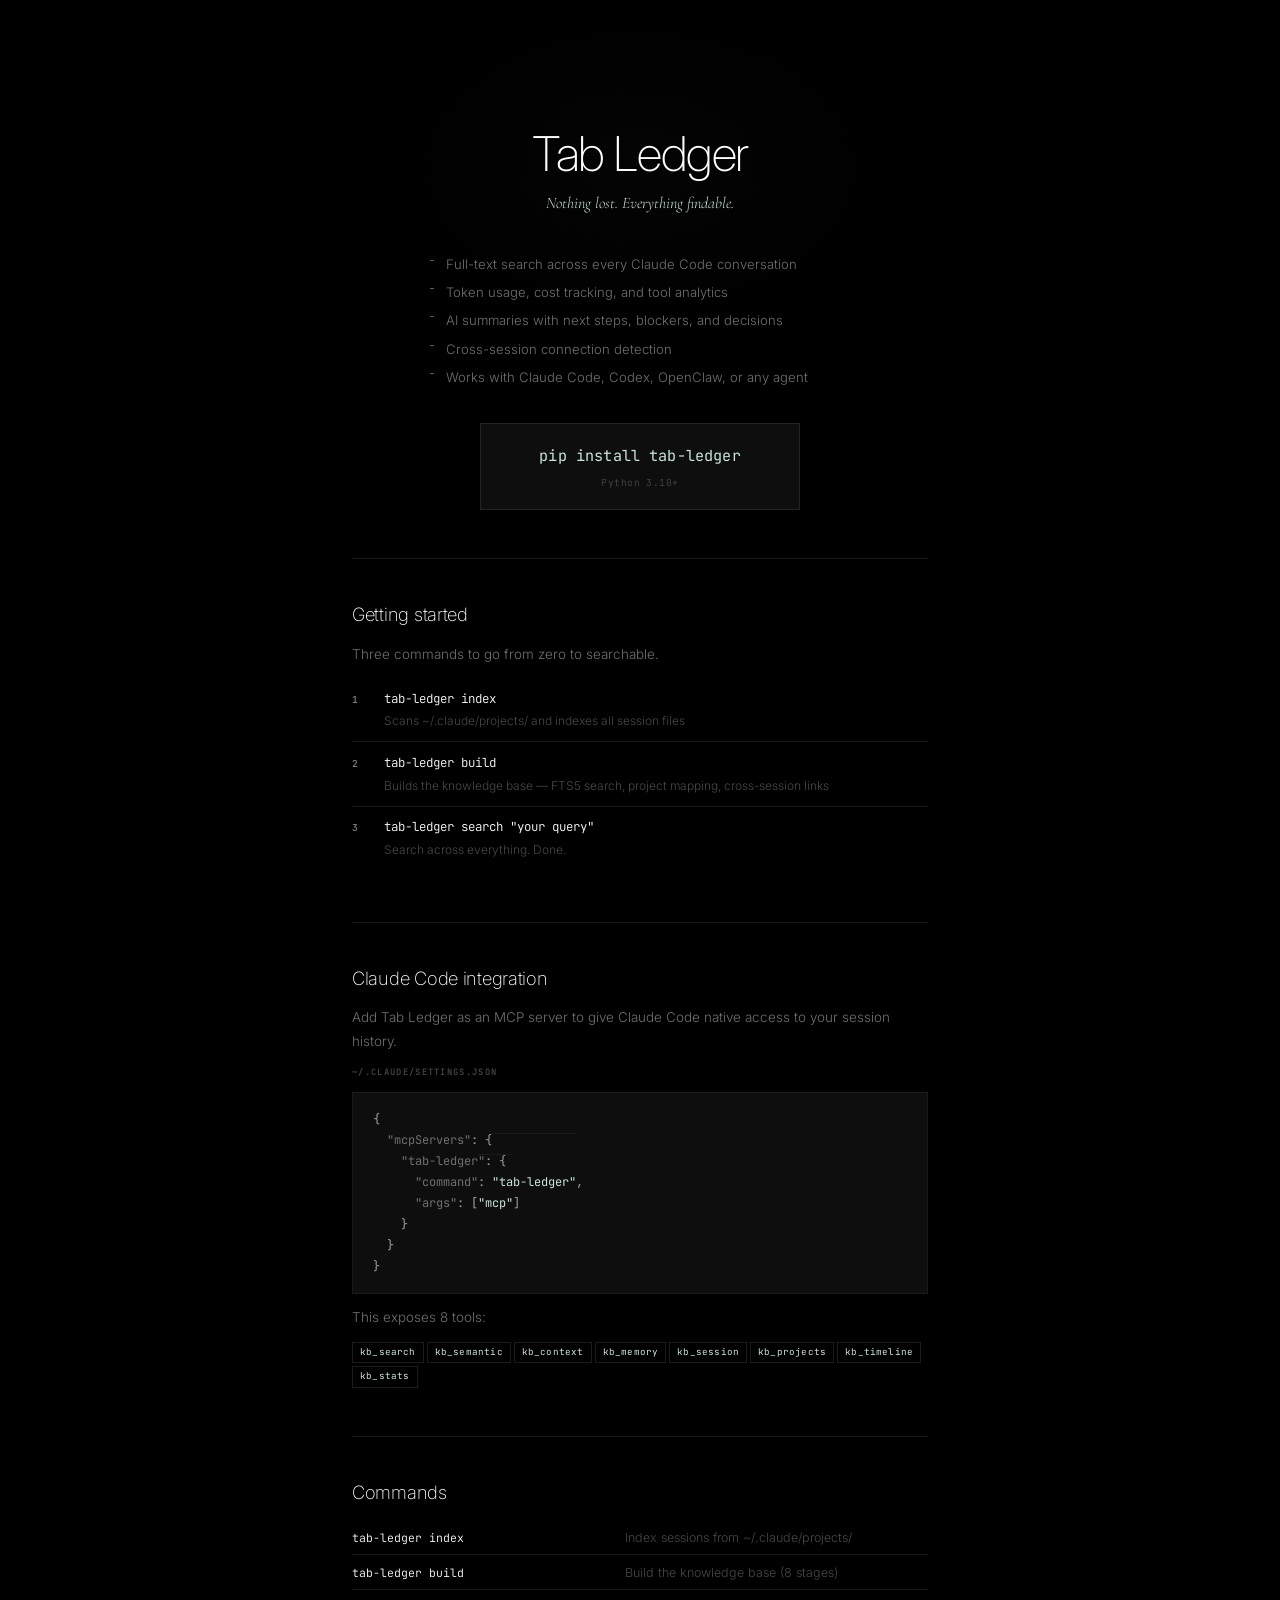
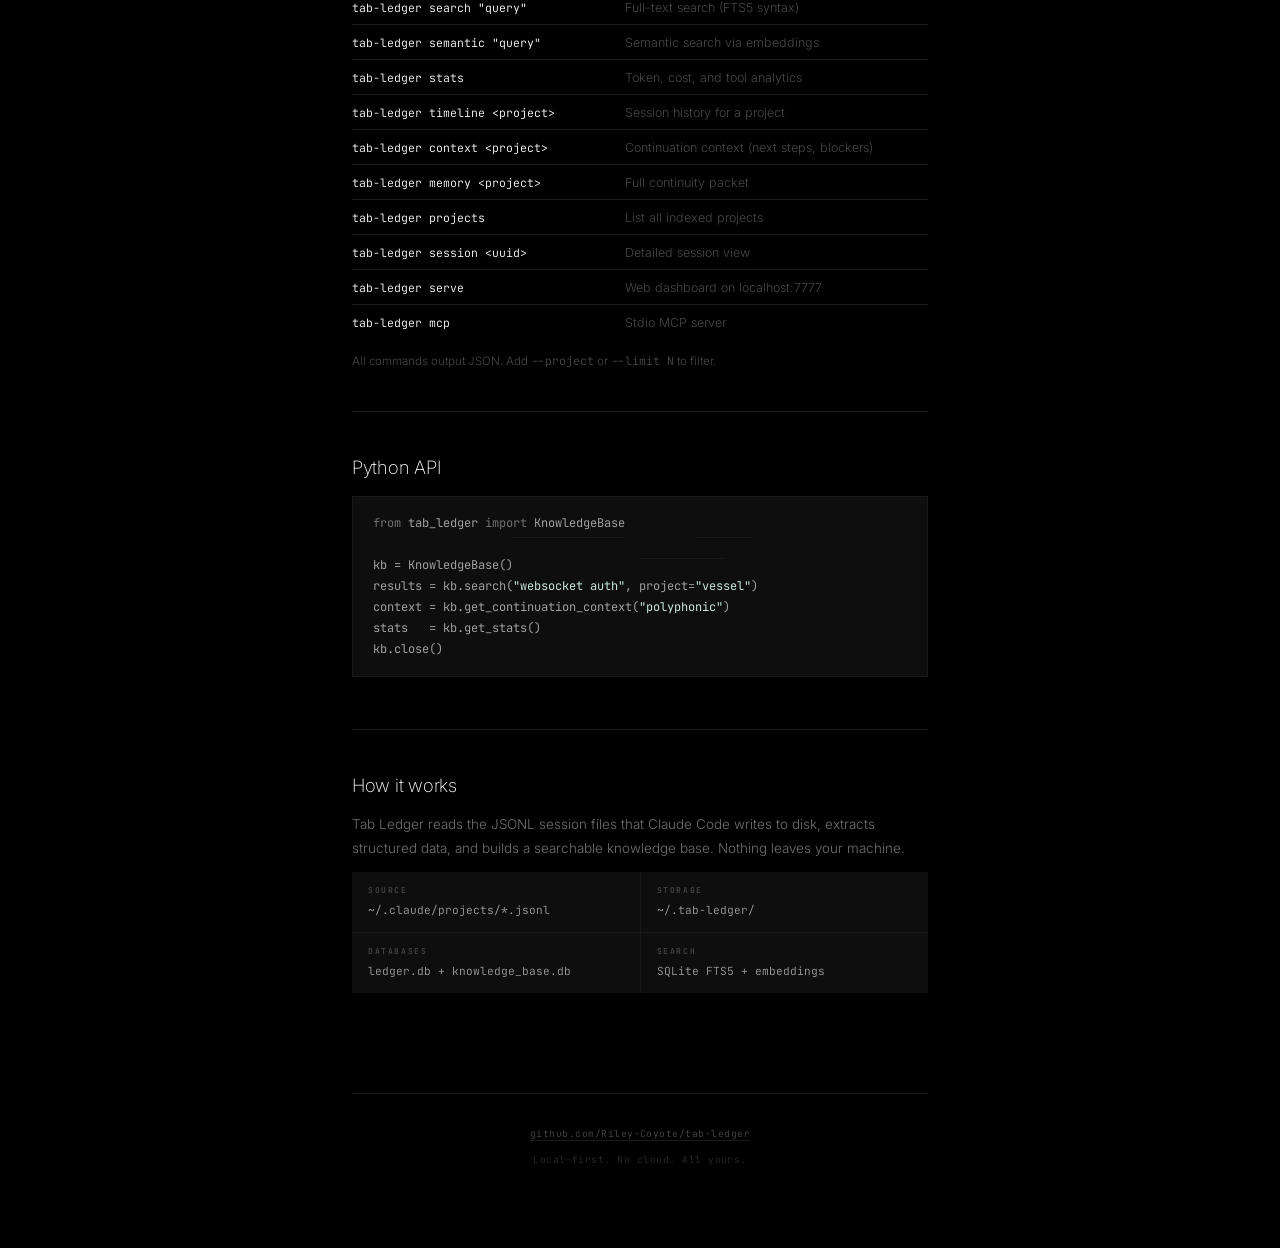
==== docs/index.html @ 5be84cd6 "rename docs/setup.html to docs/index.html for GitHub Pages Co-Authored-By: Claude Opus 4.6 (1M conte" ====
<!DOCTYPE html>
<html lang="en">
<head>
<meta charset="UTF-8">
<meta name="viewport" content="width=device-width, initial-scale=1.0">
<title>Tab Ledger</title>
<link rel="preconnect" href="https://fonts.googleapis.com">
<link rel="preconnect" href="https://fonts.gstatic.com" crossorigin>
<link href="https://fonts.googleapis.com/css2?family=Cormorant+Garamond:ital,wght@0,300;0,400;1,300&family=Inter:wght@300;400;500&family=JetBrains+Mono:wght@300;400;500&display=swap" rel="stylesheet">
<style>
:root {
  --bg: #000000;
  --bg-elevated: #0a0a0a;
  --bg-code: #0e0e0e;
  --border: #1a1a1a;
  --border-mid: #222222;
  --text: #ffffff;
  --text-2: #a0a0a0;
  --text-3: #707070;
  --text-4: #484848;
  --text-5: #2a2a2a;
  --sage: #c8e6d9;
  --sage-dim: rgba(200,230,217,0.10);
  --sans: -apple-system, BlinkMacSystemFont, 'Inter', system-ui, sans-serif;
  --mono: 'JetBrains Mono', 'SF Mono', monospace;
  --serif: 'Cormorant Garamond', Georgia, serif;
  --expo: cubic-bezier(0.16, 1, 0.3, 1);
}

*, *::before, *::after { box-sizing: border-box; margin: 0; padding: 0; }

body {
  font-family: var(--sans);
  font-weight: 300;
  background: var(--bg);
  color: var(--text-2);
  line-height: 1.7;
  -webkit-font-smoothing: antialiased;
}

::selection { background: rgba(200,230,217,0.2); color: var(--text); }
::-webkit-scrollbar { width: 3px; }
::-webkit-scrollbar-track { background: transparent; }
::-webkit-scrollbar-thumb { background: var(--border-mid); }

.page { max-width: 640px; margin: 0 auto; padding: 0 2rem 5rem; }

/* ── Hero ── */
.hero {
  padding: 8rem 0 3rem;
  text-align: center;
  position: relative;
}

.hero::before {
  content: '';
  position: absolute;
  inset: 0;
  background: radial-gradient(ellipse 60% 40% at 50% 30%, rgba(200,230,217,0.02) 0%, transparent 70%);
  pointer-events: none;
}

h1 {
  font-family: var(--sans);
  font-size: clamp(2.2rem, 5.5vw, 3rem);
  font-weight: 200;
  color: var(--text);
  letter-spacing: -0.03em;
  line-height: 1.1;
  opacity: 0;
  animation: up 0.8s var(--expo) 0.2s forwards;
}

.tagline {
  font-family: var(--serif);
  font-size: 1rem;
  font-weight: 300;
  font-style: italic;
  color: var(--sage);
  margin-top: 0.6rem;
  opacity: 0;
  animation: fade 0.6s ease 0.6s forwards;
}

.hero-features {
  list-style: none;
  margin: 2rem auto 0;
  max-width: 420px;
  text-align: left;
  opacity: 0;
  animation: fade 0.6s ease 0.9s forwards;
}

.hero-features li {
  font-size: 0.82rem;
  color: var(--text-3);
  padding: 0.25rem 0 0.25rem 1rem;
  position: relative;
  line-height: 1.55;
}

.hero-features li::before {
  content: '';
  position: absolute;
  left: 0;
  top: 0.62rem;
  width: 4px;
  height: 1px;
  background: var(--sage);
  opacity: 0.4;
}

.install {
  margin: 2rem auto 0;
  padding: 1.1rem 2rem;
  background: var(--bg-code);
  border: 1px solid var(--sage-dim);
  text-align: center;
  max-width: 320px;
  opacity: 0;
  animation: fade 0.6s ease 1.2s forwards;
}

.install code {
  font-family: var(--mono);
  font-size: 0.95rem;
  font-weight: 400;
  color: var(--sage);
  letter-spacing: 0.01em;
}

.install-note {
  font-family: var(--mono);
  font-size: 0.6rem;
  color: var(--text-4);
  margin-top: 0.4rem;
  letter-spacing: 0.05em;
}

/* ── Sections ── */
.s {
  padding: 2.5rem 0;
  border-top: 1px solid var(--border);
}

.s-title {
  font-size: 1.15rem;
  font-weight: 200;
  color: var(--text);
  letter-spacing: -0.015em;
  margin-bottom: 0.75rem;
}

.s p {
  font-size: 0.84rem;
  color: var(--text-3);
  line-height: 1.75;
  margin-bottom: 0.75rem;
}

.s p:last-child { margin-bottom: 0; }

/* ── Code ── */
pre {
  background: var(--bg-code);
  border: 1px solid var(--border);
  padding: 1rem 1.25rem;
  margin: 0.75rem 0;
  overflow-x: auto;
  font-family: var(--mono);
  font-size: 0.75rem;
  font-weight: 400;
  color: var(--text-2);
  line-height: 1.75;
  white-space: pre;
}

pre .c { color: var(--text-4); }
pre .s { color: var(--sage); }
pre .k { color: var(--text-3); }

.pre-label {
  font-family: var(--mono);
  font-size: 0.55rem;
  font-weight: 500;
  letter-spacing: 0.15em;
  text-transform: uppercase;
  color: var(--text-4);
  margin-bottom: 0.35rem;
  margin-top: 0.5rem;
}

/* ── Steps ── */
.steps { margin: 0.75rem 0; }

.step {
  display: grid;
  grid-template-columns: 1.5rem 1fr;
  gap: 0 0.5rem;
  padding: 0.6rem 0;
  border-bottom: 1px solid var(--border);
  align-items: baseline;
}

.step:last-child { border-bottom: none; }

.step-n {
  font-family: var(--mono);
  font-size: 0.6rem;
  font-weight: 500;
  color: var(--sage);
  opacity: 0.6;
}

.step-body {}

.step-cmd {
  font-family: var(--mono);
  font-size: 0.78rem;
  color: var(--text);
}

.step-desc {
  font-size: 0.75rem;
  color: var(--text-4);
  margin-top: 0.15rem;
}

/* ── CLI table ── */
.cli { width: 100%; border-collapse: collapse; margin: 0.75rem 0; }
.cli tr { border-bottom: 1px solid var(--border); }
.cli tr:last-child { border-bottom: none; }
.cli td { padding: 0.4rem 0; font-size: 0.78rem; vertical-align: baseline; }
.cli .cmd { font-family: var(--mono); font-size: 0.72rem; color: var(--text); white-space: nowrap; padding-right: 1.25rem; }
.cli .desc { color: var(--text-4); font-weight: 300; }

/* ── MCP tools ── */
.tools { display: flex; flex-wrap: wrap; gap: 3px; margin: 0.5rem 0; }
.tool {
  font-family: var(--mono);
  font-size: 0.58rem;
  font-weight: 400;
  padding: 2px 7px;
  color: var(--sage);
  border: 1px solid rgba(200,230,217,0.12);
  letter-spacing: 0.02em;
}

/* ── Architecture grid ── */
.arch {
  display: grid;
  grid-template-columns: 1fr 1fr;
  gap: 1px;
  background: var(--border);
  margin: 0.75rem 0;
}

.arch-cell {
  background: var(--bg-code);
  padding: 0.75rem 1rem;
}

.arch-k {
  font-family: var(--mono);
  font-size: 0.5rem;
  font-weight: 500;
  letter-spacing: 0.2em;
  text-transform: uppercase;
  color: var(--text-4);
  margin-bottom: 0.2rem;
}

.arch-v {
  font-family: var(--mono);
  font-size: 0.7rem;
  color: var(--text-2);
  word-break: break-all;
}

/* ── Footer ── */
.foot {
  margin-top: 3rem;
  padding-top: 2rem;
  border-top: 1px solid var(--border);
  text-align: center;
  font-family: var(--mono);
  font-size: 0.6rem;
  color: var(--text-5);
  letter-spacing: 0.05em;
}

.foot a {
  color: var(--text-4);
  text-decoration: none;
  border-bottom: 1px solid var(--border);
  transition: color 0.2s;
}

.foot a:hover { color: var(--sage); }

.foot-sub { margin-top: 0.6rem; }

/* ── Animation ── */
@keyframes fade { from { opacity: 0; } to { opacity: 1; } }
@keyframes up { from { opacity: 0; transform: translateY(12px); } to { opacity: 1; transform: translateY(0); } }

.r {
  opacity: 0;
  transform: translateY(8px);
  transition: opacity 0.5s ease, transform 0.5s var(--expo);
}
.r.v { opacity: 1; transform: translateY(0); }

@media (max-width: 600px) {
  .page { padding: 0 1.25rem 3rem; }
  .hero { padding: 5rem 0 2.5rem; }
  .arch { grid-template-columns: 1fr; }
}

@media (prefers-reduced-motion: reduce) {
  *, *::before, *::after {
    animation-duration: 0.01ms !important;
    transition-duration: 0.01ms !important;
  }
}
</style>
</head>
<body>
<div class="page">

  <div class="hero">
    <h1>Tab Ledger</h1>
    <p class="tagline">Nothing lost. Everything findable.</p>

    <ul class="hero-features">
      <li>Full-text search across every Claude Code conversation</li>
      <li>Token usage, cost tracking, and tool analytics</li>
      <li>AI summaries with next steps, blockers, and decisions</li>
      <li>Cross-session connection detection</li>
      <li>Works with Claude Code, Codex, OpenClaw, or any agent</li>
    </ul>

    <div class="install">
      <code>pip install tab-ledger</code>
      <div class="install-note">Python 3.10+</div>
    </div>
  </div>

  <section class="s r">
    <h2 class="s-title">Getting started</h2>
    <p>Three commands to go from zero to searchable.</p>
    <div class="steps">
      <div class="step">
        <span class="step-n">1</span>
        <div class="step-body">
          <div class="step-cmd">tab-ledger index</div>
          <div class="step-desc">Scans ~/.claude/projects/ and indexes all session files</div>
        </div>
      </div>
      <div class="step">
        <span class="step-n">2</span>
        <div class="step-body">
          <div class="step-cmd">tab-ledger build</div>
          <div class="step-desc">Builds the knowledge base &mdash; FTS5 search, project mapping, cross-session links</div>
        </div>
      </div>
      <div class="step">
        <span class="step-n">3</span>
        <div class="step-body">
          <div class="step-cmd">tab-ledger search "your query"</div>
          <div class="step-desc">Search across everything. Done.</div>
        </div>
      </div>
    </div>
  </section>

  <section class="s r">
    <h2 class="s-title">Claude Code integration</h2>
    <p>Add Tab Ledger as an MCP server to give Claude Code native access to your session history.</p>
    <div class="pre-label">~/.claude/settings.json</div>
<pre>{
  <span class="k">"mcpServers"</span>: {
    <span class="k">"tab-ledger"</span>: {
      <span class="k">"command"</span>: <span class="s">"tab-ledger"</span>,
      <span class="k">"args"</span>: [<span class="s">"mcp"</span>]
    }
  }
}</pre>
    <p>This exposes 8 tools:</p>
    <div class="tools">
      <span class="tool">kb_search</span>
      <span class="tool">kb_semantic</span>
      <span class="tool">kb_context</span>
      <span class="tool">kb_memory</span>
      <span class="tool">kb_session</span>
      <span class="tool">kb_projects</span>
      <span class="tool">kb_timeline</span>
      <span class="tool">kb_stats</span>
    </div>
  </section>

  <section class="s r">
    <h2 class="s-title">Commands</h2>
    <table class="cli">
      <tr><td class="cmd">tab-ledger index</td><td class="desc">Index sessions from ~/.claude/projects/</td></tr>
      <tr><td class="cmd">tab-ledger build</td><td class="desc">Build the knowledge base (8 stages)</td></tr>
      <tr><td class="cmd">tab-ledger search "query"</td><td class="desc">Full-text search (FTS5 syntax)</td></tr>
      <tr><td class="cmd">tab-ledger semantic "query"</td><td class="desc">Semantic search via embeddings</td></tr>
      <tr><td class="cmd">tab-ledger stats</td><td class="desc">Token, cost, and tool analytics</td></tr>
      <tr><td class="cmd">tab-ledger timeline &lt;project&gt;</td><td class="desc">Session history for a project</td></tr>
      <tr><td class="cmd">tab-ledger context &lt;project&gt;</td><td class="desc">Continuation context (next steps, blockers)</td></tr>
      <tr><td class="cmd">tab-ledger memory &lt;project&gt;</td><td class="desc">Full continuity packet</td></tr>
      <tr><td class="cmd">tab-ledger projects</td><td class="desc">List all indexed projects</td></tr>
      <tr><td class="cmd">tab-ledger session &lt;uuid&gt;</td><td class="desc">Detailed session view</td></tr>
      <tr><td class="cmd">tab-ledger serve</td><td class="desc">Web dashboard on localhost:7777</td></tr>
      <tr><td class="cmd">tab-ledger mcp</td><td class="desc">Stdio MCP server</td></tr>
    </table>
    <p style="font-size: 0.72rem; color: var(--text-4);">All commands output JSON. Add <span style="font-family: var(--mono);">--project</span> or <span style="font-family: var(--mono);">--limit N</span> to filter.</p>
  </section>

  <section class="s r">
    <h2 class="s-title">Python API</h2>
<pre><span class="k">from</span> tab_ledger <span class="k">import</span> KnowledgeBase

kb = KnowledgeBase()
results = kb.search(<span class="s">"websocket auth"</span>, project=<span class="s">"vessel"</span>)
context = kb.get_continuation_context(<span class="s">"polyphonic"</span>)
stats   = kb.get_stats()
kb.close()</pre>
  </section>

  <section class="s r">
    <h2 class="s-title">How it works</h2>
    <p>Tab Ledger reads the JSONL session files that Claude Code writes to disk, extracts structured data, and builds a searchable knowledge base. Nothing leaves your machine.</p>
    <div class="arch">
      <div class="arch-cell"><div class="arch-k">Source</div><div class="arch-v">~/.claude/projects/*.jsonl</div></div>
      <div class="arch-cell"><div class="arch-k">Storage</div><div class="arch-v">~/.tab-ledger/</div></div>
      <div class="arch-cell"><div class="arch-k">Databases</div><div class="arch-v">ledger.db + knowledge_base.db</div></div>
      <div class="arch-cell"><div class="arch-k">Search</div><div class="arch-v">SQLite FTS5 + embeddings</div></div>
    </div>
  </section>

  <div class="foot">
    <a href="https://github.com/Riley-Coyote/tab-ledger">github.com/Riley-Coyote/tab-ledger</a>
    <div class="foot-sub">Local-first. No cloud. All yours.</div>
  </div>

</div>
<script>
const o = new IntersectionObserver(es => {
  es.forEach(e => { if (e.isIntersecting) e.target.classList.add('v'); });
}, { threshold: 0.15 });
document.querySelectorAll('.r').forEach(el => o.observe(el));
</script>
</body>
</html>
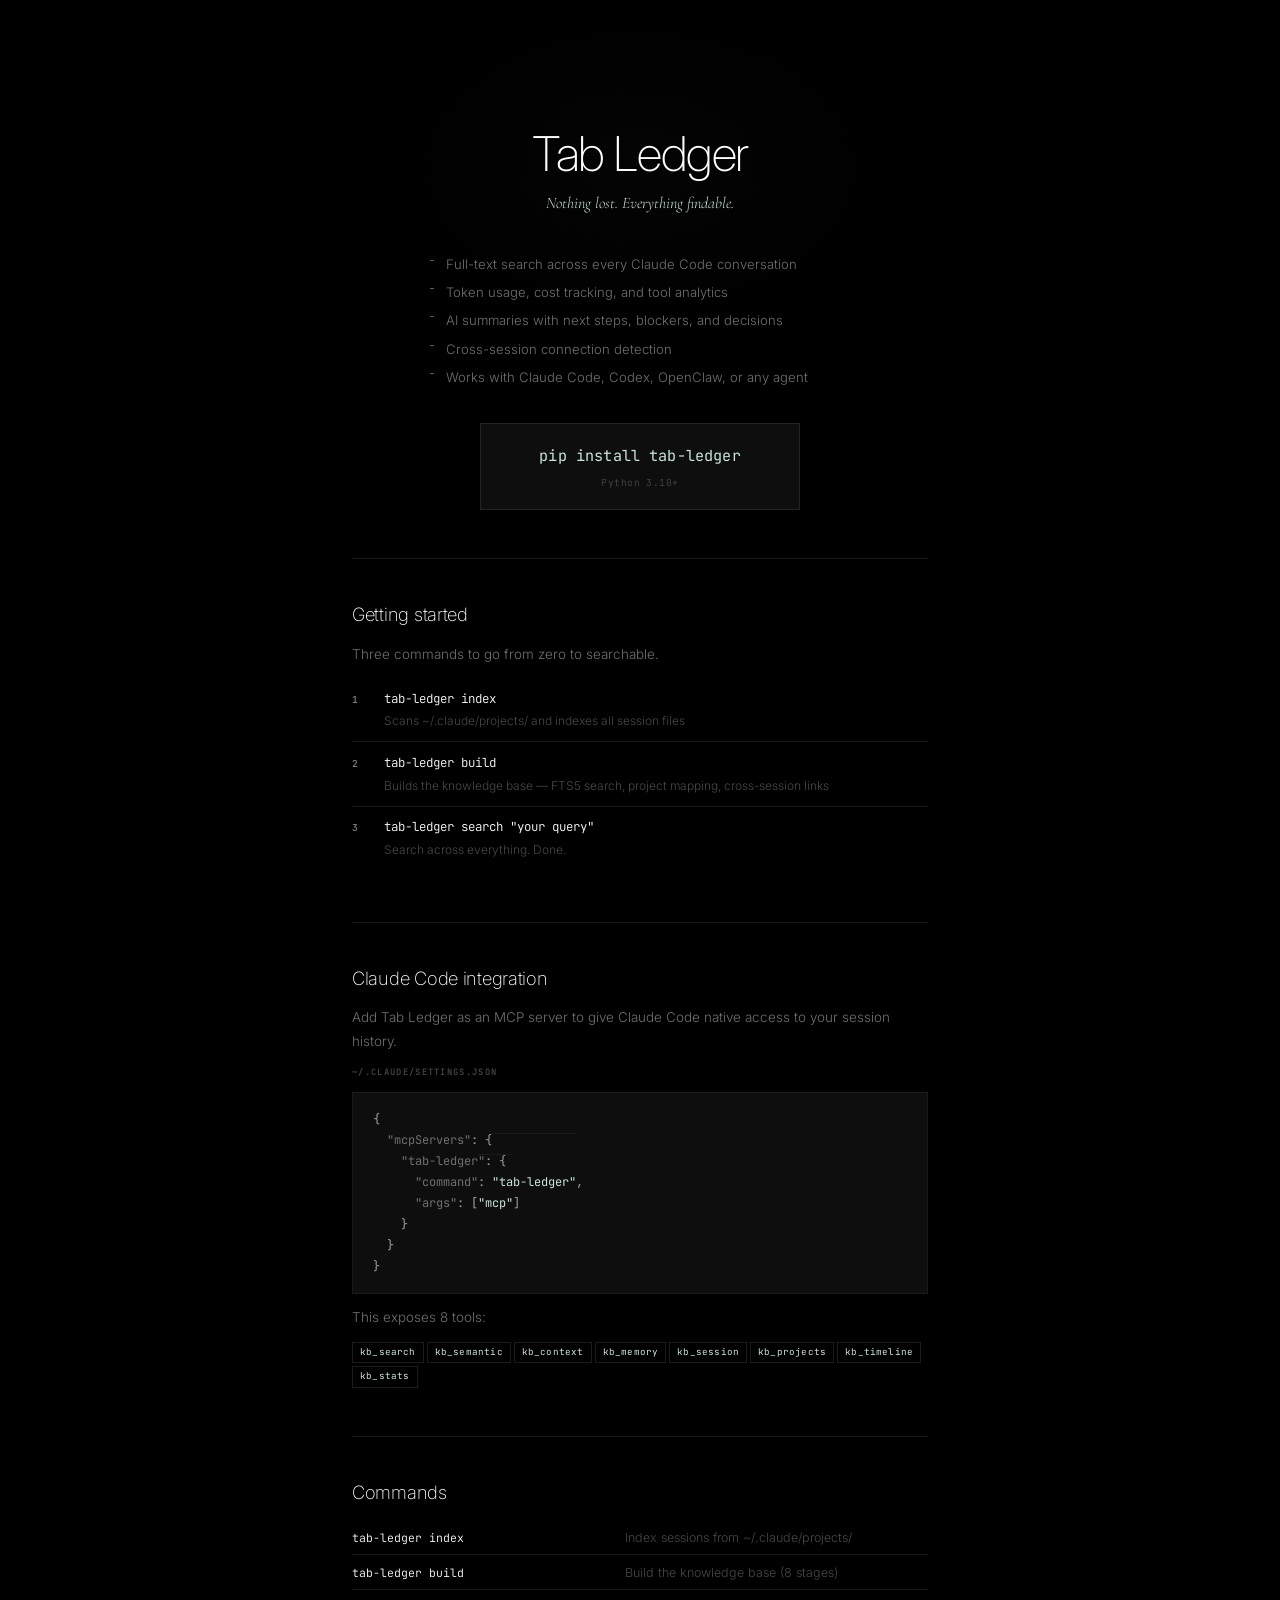
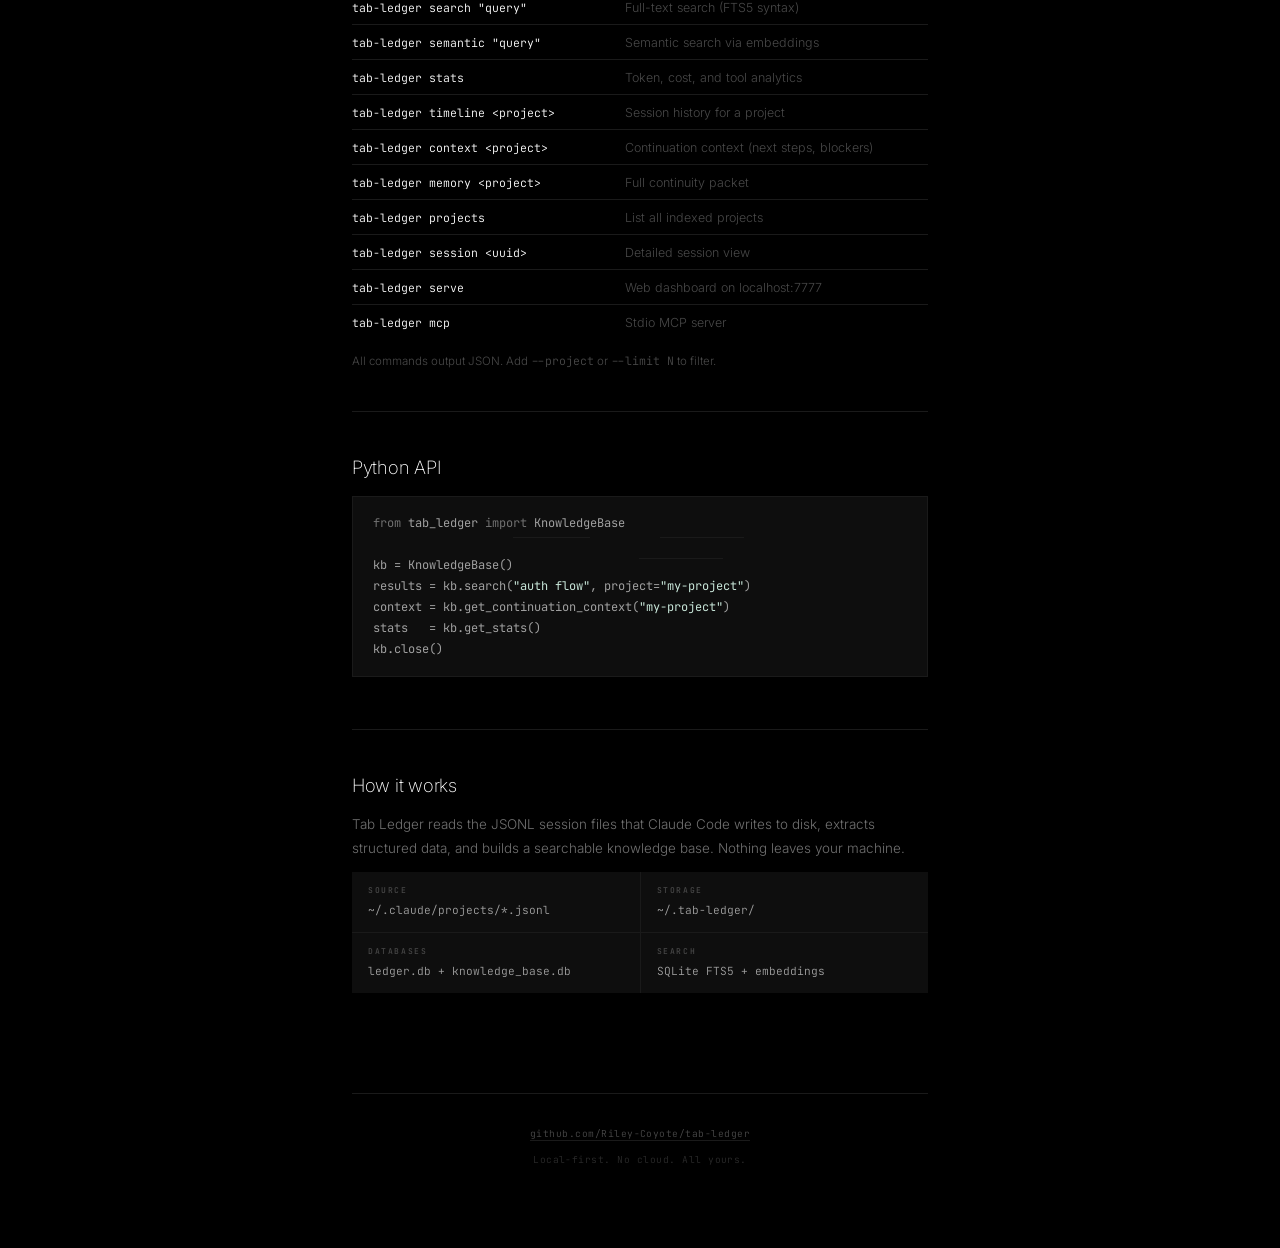
==== commit 6b41d144: "fix: replace personal project names with generic examples Co-Authored-By: Claude Opus 4.6 (1M contex" ====
--- a/docs/index.html
+++ b/docs/index.html
@@ -423,8 +423,8 @@
 <pre><span class="k">from</span> tab_ledger <span class="k">import</span> KnowledgeBase
 
 kb = KnowledgeBase()
-results = kb.search(<span class="s">"websocket auth"</span>, project=<span class="s">"vessel"</span>)
-context = kb.get_continuation_context(<span class="s">"polyphonic"</span>)
+results = kb.search(<span class="s">"auth flow"</span>, project=<span class="s">"my-project"</span>)
+context = kb.get_continuation_context(<span class="s">"my-project"</span>)
 stats   = kb.get_stats()
 kb.close()</pre>
   </section>
